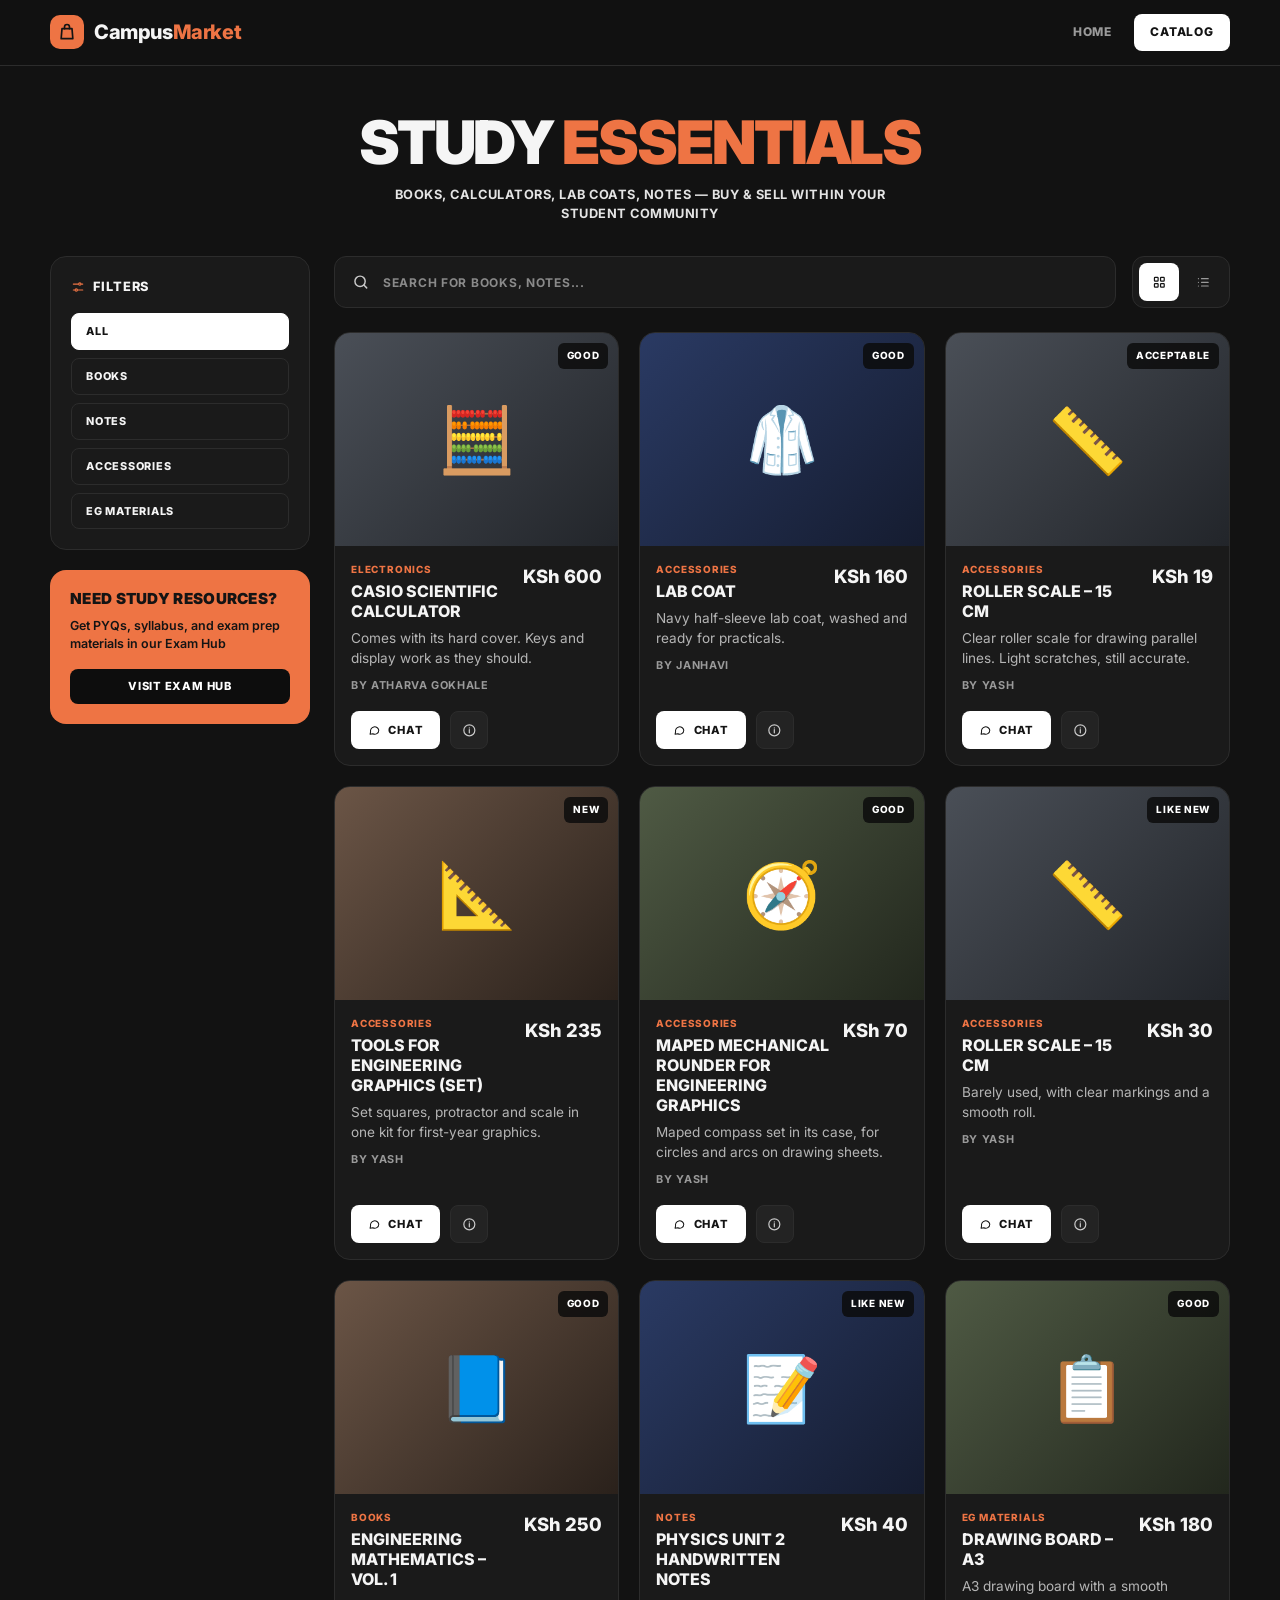
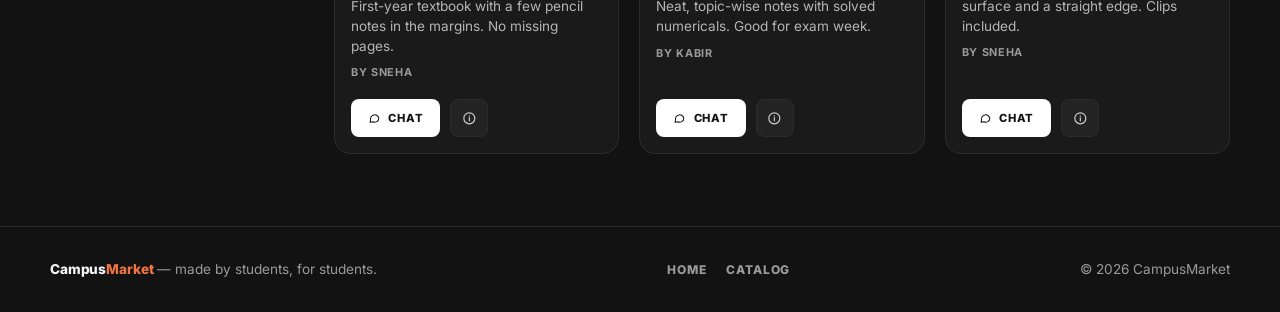
==== catalog.html @ 20523cbe "Part 1: static catalog pages" ====
<!DOCTYPE html>
<html lang="en">
<head>
  <meta charset="UTF-8">
  <meta name="viewport" content="width=device-width, initial-scale=1">
  <title>Catalog — CampusMarket</title>
  <meta name="description" content="Books, calculators, lab coats and notes — buy and sell within your student community.">
  <link rel="icon" href="data:image/svg+xml,<svg xmlns=%22http://www.w3.org/2000/svg%22 viewBox=%220 0 100 100%22><text y=%22.9em%22 font-size=%2290%22>🛍️</text></svg>">

  <link rel="preconnect" href="https://fonts.googleapis.com">
  <link rel="preconnect" href="https://fonts.gstatic.com" crossorigin>
  <link href="https://fonts.googleapis.com/css2?family=Inter:wght@500;600;700;800;900&display=swap" rel="stylesheet">
  <link rel="stylesheet" href="styles.css">
</head>
<body>

  <!-- Icon sprite (used with <use href="#i-...">) -->
  <svg width="0" height="0" style="position:absolute" aria-hidden="true" focusable="false">
    <symbol id="i-chat" viewBox="0 0 24 24"><path d="M21 12a8 8 0 0 1-11.6 7.1L4 20l1-4.6A8 8 0 1 1 21 12z"/></symbol>
    <symbol id="i-info" viewBox="0 0 24 24"><circle cx="12" cy="12" r="9"/><path d="M12 11v5M12 8h.01"/></symbol>
    <symbol id="i-search" viewBox="0 0 24 24"><circle cx="11" cy="11" r="7"/><path d="m20 20-3.5-3.5"/></symbol>
    <symbol id="i-grid" viewBox="0 0 24 24"><rect x="4" y="4" width="6" height="6" rx="1"/><rect x="14" y="4" width="6" height="6" rx="1"/><rect x="4" y="14" width="6" height="6" rx="1"/><rect x="14" y="14" width="6" height="6" rx="1"/></symbol>
    <symbol id="i-list" viewBox="0 0 24 24"><path d="M9 6h11M9 12h11M9 18h11M4 6h.01M4 12h.01M4 18h.01"/></symbol>
    <symbol id="i-sliders" viewBox="0 0 24 24"><path d="M4 7h8M18 7h2M4 17h2M12 17h8"/><circle cx="15" cy="7" r="2"/><circle cx="9" cy="17" r="2"/></symbol>
  </svg>

  <!-- Navigation (identical to home page; only aria-current changes) -->
  <header class="site-header">
    <div class="container nav">
      <a class="brand" href="index.html" aria-label="CampusMarket home">
        <span class="brand-mark" aria-hidden="true">
          <svg class="icon" viewBox="0 0 24 24"><path d="M6 8h12l1 12H5L6 8z"/><path d="M9 8V6a3 3 0 0 1 6 0v2"/></svg>
        </span>
        <span class="brand-name">Campus<span>Market</span></span>
      </a>

      <nav aria-label="Main">
        <ul class="nav-links">
          <li><a href="index.html">Home</a></li>
          <li><a href="catalog.html" aria-current="page">Catalog</a></li>
        </ul>
      </nav>
    </div>
  </header>

  <main>
    <!-- Page heading -->
    <div class="container page-head">
      <h1 class="display">Study <span class="accent">Essentials</span></h1>
      <p class="kicker">Books, calculators, lab coats, notes — buy &amp; sell within your student community</p>
    </div>

    <div class="container catalog">

      <!-- Sidebar: filters + promo -->
      <aside class="sidebar">
        <section class="panel" aria-labelledby="filters-title">
          <h2 class="panel-title" id="filters-title">
            <svg class="icon" aria-hidden="true"><use href="#i-sliders"/></svg>
            Filters
          </h2>
          <div class="filter-list">
            <button class="filter" type="button" aria-pressed="true">All</button>
            <button class="filter" type="button" aria-pressed="false">Books</button>
            <button class="filter" type="button" aria-pressed="false">Notes</button>
            <button class="filter" type="button" aria-pressed="false">Accessories</button>
            <button class="filter" type="button" aria-pressed="false">EG Materials</button>
          </div>
        </section>

        <section class="promo" aria-labelledby="promo-title">
          <div>
            <h2 id="promo-title">Need study resources?</h2>
            <p>Get PYQs, syllabus, and exam prep materials in our Exam Hub</p>
          </div>
          <!-- Point this at your Exam Hub page when you build it -->
          <a class="btn btn-dark btn-sm" href="#">Visit Exam Hub</a>
        </section>
      </aside>

      <!-- Products -->
      <section aria-label="Products">
        <div class="toolbar">
          <div class="search">
            <svg class="icon" aria-hidden="true"><use href="#i-search"/></svg>
            <label class="visually-hidden" for="search">Search for books, notes and more</label>
            <input id="search" type="search" placeholder="Search for books, notes..." autocomplete="off">
          </div>
          <div class="view-toggle" role="group" aria-label="Layout">
            <button class="view-btn" type="button" aria-pressed="true" aria-label="Grid view">
              <svg class="icon" aria-hidden="true"><use href="#i-grid"/></svg>
            </button>
            <button class="view-btn" type="button" aria-pressed="false" aria-label="List view">
              <svg class="icon" aria-hidden="true"><use href="#i-list"/></svg>
            </button>
          </div>
        </div>

        <div class="product-grid">

          <!-- Card 1 -->
          <article class="card" data-category="accessories">
            <div class="card-media media-slate">
              <!-- Swap the emoji for: <img src="images/calculator.jpg" alt="Casio scientific calculator"> -->
              <span class="ph" aria-hidden="true">🧮</span>
              <span class="badge">Good</span>
            </div>
            <div class="card-body">
              <div class="card-top">
                <div>
                  <span class="card-cat">Electronics</span>
                  <h3 class="card-title">Casio scientific calculator</h3>
                </div>
                <span class="price">KSh 600</span>
              </div>
              <p class="card-desc">Comes with its hard cover. Keys and display work as they should.</p>
              <p class="card-seller">By Atharva Gokhale</p>
              <div class="card-actions">
                <button class="btn btn-light btn-sm" type="button">
                  <svg class="icon" aria-hidden="true"><use href="#i-chat"/></svg> Chat
                </button>
                <button class="icon-btn" type="button" aria-label="Details for Casio scientific calculator">
                  <svg class="icon" aria-hidden="true"><use href="#i-info"/></svg>
                </button>
              </div>
            </div>
          </article>

          <!-- Card 2 -->
          <article class="card" data-category="accessories">
            <div class="card-media media-navy">
              <span class="ph" aria-hidden="true">🥼</span>
              <span class="badge">Good</span>
            </div>
            <div class="card-body">
              <div class="card-top">
                <div>
                  <span class="card-cat">Accessories</span>
                  <h3 class="card-title">Lab coat</h3>
                </div>
                <span class="price">KSh 160</span>
              </div>
              <p class="card-desc">Navy half-sleeve lab coat, washed and ready for practicals.</p>
              <p class="card-seller">By Janhavi</p>
              <div class="card-actions">
                <button class="btn btn-light btn-sm" type="button">
                  <svg class="icon" aria-hidden="true"><use href="#i-chat"/></svg> Chat
                </button>
                <button class="icon-btn" type="button" aria-label="Details for Lab coat">
                  <svg class="icon" aria-hidden="true"><use href="#i-info"/></svg>
                </button>
              </div>
            </div>
          </article>

          <!-- Card 3 -->
          <article class="card" data-category="accessories eg">
            <div class="card-media media-slate">
              <span class="ph" aria-hidden="true">📏</span>
              <span class="badge">Acceptable</span>
            </div>
            <div class="card-body">
              <div class="card-top">
                <div>
                  <span class="card-cat">Accessories</span>
                  <h3 class="card-title">Roller scale – 15 cm</h3>
                </div>
                <span class="price">KSh 19</span>
              </div>
              <p class="card-desc">Clear roller scale for drawing parallel lines. Light scratches, still accurate.</p>
              <p class="card-seller">By Yash</p>
              <div class="card-actions">
                <button class="btn btn-light btn-sm" type="button">
                  <svg class="icon" aria-hidden="true"><use href="#i-chat"/></svg> Chat
                </button>
                <button class="icon-btn" type="button" aria-label="Details for Roller scale, KSh 19">
                  <svg class="icon" aria-hidden="true"><use href="#i-info"/></svg>
                </button>
              </div>
            </div>
          </article>

          <!-- Card 4 -->
          <article class="card" data-category="accessories eg">
            <div class="card-media media-warm">
              <span class="ph" aria-hidden="true">📐</span>
              <span class="badge">New</span>
            </div>
            <div class="card-body">
              <div class="card-top">
                <div>
                  <span class="card-cat">Accessories</span>
                  <h3 class="card-title">Tools for engineering graphics (set)</h3>
                </div>
                <span class="price">KSh 235</span>
              </div>
              <p class="card-desc">Set squares, protractor and scale in one kit for first-year graphics.</p>
              <p class="card-seller">By Yash</p>
              <div class="card-actions">
                <button class="btn btn-light btn-sm" type="button">
                  <svg class="icon" aria-hidden="true"><use href="#i-chat"/></svg> Chat
                </button>
                <button class="icon-btn" type="button" aria-label="Details for Tools for engineering graphics set">
                  <svg class="icon" aria-hidden="true"><use href="#i-info"/></svg>
                </button>
              </div>
            </div>
          </article>

          <!-- Card 5 -->
          <article class="card" data-category="accessories eg">
            <div class="card-media media-olive">
              <span class="ph" aria-hidden="true">🧭</span>
              <span class="badge">Good</span>
            </div>
            <div class="card-body">
              <div class="card-top">
                <div>
                  <span class="card-cat">Accessories</span>
                  <h3 class="card-title">Maped mechanical rounder for engineering graphics</h3>
                </div>
                <span class="price">KSh 70</span>
              </div>
              <p class="card-desc">Maped compass set in its case, for circles and arcs on drawing sheets.</p>
              <p class="card-seller">By Yash</p>
              <div class="card-actions">
                <button class="btn btn-light btn-sm" type="button">
                  <svg class="icon" aria-hidden="true"><use href="#i-chat"/></svg> Chat
                </button>
                <button class="icon-btn" type="button" aria-label="Details for Maped mechanical rounder">
                  <svg class="icon" aria-hidden="true"><use href="#i-info"/></svg>
                </button>
              </div>
            </div>
          </article>

          <!-- Card 6 -->
          <article class="card" data-category="accessories eg">
            <div class="card-media media-slate">
              <span class="ph" aria-hidden="true">📏</span>
              <span class="badge">Like new</span>
            </div>
            <div class="card-body">
              <div class="card-top">
                <div>
                  <span class="card-cat">Accessories</span>
                  <h3 class="card-title">Roller scale – 15 cm</h3>
                </div>
                <span class="price">KSh 30</span>
              </div>
              <p class="card-desc">Barely used, with clear markings and a smooth roll.</p>
              <p class="card-seller">By Yash</p>
              <div class="card-actions">
                <button class="btn btn-light btn-sm" type="button">
                  <svg class="icon" aria-hidden="true"><use href="#i-chat"/></svg> Chat
                </button>
                <button class="icon-btn" type="button" aria-label="Details for Roller scale, KSh 30">
                  <svg class="icon" aria-hidden="true"><use href="#i-info"/></svg>
                </button>
              </div>
            </div>
          </article>

          <!-- Card 7 -->
          <article class="card" data-category="books">
            <div class="card-media media-warm">
              <span class="ph" aria-hidden="true">📘</span>
              <span class="badge">Good</span>
            </div>
            <div class="card-body">
              <div class="card-top">
                <div>
                  <span class="card-cat">Books</span>
                  <h3 class="card-title">Engineering Mathematics – Vol. 1</h3>
                </div>
                <span class="price">KSh 250</span>
              </div>
              <p class="card-desc">First-year textbook with a few pencil notes in the margins. No missing pages.</p>
              <p class="card-seller">By Sneha</p>
              <div class="card-actions">
                <button class="btn btn-light btn-sm" type="button">
                  <svg class="icon" aria-hidden="true"><use href="#i-chat"/></svg> Chat
                </button>
                <button class="icon-btn" type="button" aria-label="Details for Engineering Mathematics Vol. 1">
                  <svg class="icon" aria-hidden="true"><use href="#i-info"/></svg>
                </button>
              </div>
            </div>
          </article>

          <!-- Card 8 -->
          <article class="card" data-category="notes">
            <div class="card-media media-navy">
              <span class="ph" aria-hidden="true">📝</span>
              <span class="badge">Like new</span>
            </div>
            <div class="card-body">
              <div class="card-top">
                <div>
                  <span class="card-cat">Notes</span>
                  <h3 class="card-title">Physics unit 2 handwritten notes</h3>
                </div>
                <span class="price">KSh 40</span>
              </div>
              <p class="card-desc">Neat, topic-wise notes with solved numericals. Good for exam week.</p>
              <p class="card-seller">By Kabir</p>
              <div class="card-actions">
                <button class="btn btn-light btn-sm" type="button">
                  <svg class="icon" aria-hidden="true"><use href="#i-chat"/></svg> Chat
                </button>
                <button class="icon-btn" type="button" aria-label="Details for Physics unit 2 notes">
                  <svg class="icon" aria-hidden="true"><use href="#i-info"/></svg>
                </button>
              </div>
            </div>
          </article>

          <!-- Card 9 -->
          <article class="card" data-category="eg">
            <div class="card-media media-olive">
              <span class="ph" aria-hidden="true">📋</span>
              <span class="badge">Good</span>
            </div>
            <div class="card-body">
              <div class="card-top">
                <div>
                  <span class="card-cat">EG materials</span>
                  <h3 class="card-title">Drawing board – A3</h3>
                </div>
                <span class="price">KSh 180</span>
              </div>
              <p class="card-desc">A3 drawing board with a smooth surface and a straight edge. Clips included.</p>
              <p class="card-seller">By Sneha</p>
              <div class="card-actions">
                <button class="btn btn-light btn-sm" type="button">
                  <svg class="icon" aria-hidden="true"><use href="#i-chat"/></svg> Chat
                </button>
                <button class="icon-btn" type="button" aria-label="Details for Drawing board A3">
                  <svg class="icon" aria-hidden="true"><use href="#i-info"/></svg>
                </button>
              </div>
            </div>
          </article>

        </div>

      </section>
    </div>
  </main>

  <!-- Footer (identical to home page) -->
  <footer class="site-footer">
    <div class="container footer-inner">
      <p><span class="footer-brand">Campus<span>Market</span></span> — made by students, for students.</p>
      <ul class="footer-links">
        <li><a href="index.html">Home</a></li>
        <li><a href="catalog.html">Catalog</a></li>
      </ul>
      <p>© 2026 CampusMarket</p>
    </div>
  </footer>

</body>
</html>
---- styles.css ----
/* ==========================================================================
   CampusMarket — shared styles (index.html + catalog.html)
   1. Tokens   2. Base   3. Layout   4. Header/nav   5. Buttons
   6. Home page   7. Catalog page   8. Product cards   9. Footer
   10. Responsive
   ========================================================================== */

/* 1. Tokens ---------------------------------------------------------------- */
:root {
  --bg: #121212;
  --surface: #1a1a1a;
  --surface-2: #232323;
  --border: #2c2c2c;
  --text: #f5f5f5;
  --text-soft: #c9c9c9;
  --muted: #9a9a9a;
  --accent: #ee7444;
  --ink: #141414; /* dark text used on orange / white surfaces */
  --white: #ffffff;

  --radius-lg: 16px;
  --radius-md: 12px;
  --radius-sm: 8px;

  --font: "Inter", system-ui, -apple-system, "Segoe UI", Roboto, Arial, sans-serif;
  --container: 1180px;
}

/* 2. Base ------------------------------------------------------------------ */
*,
*::before,
*::after {
  box-sizing: border-box;
}

[hidden] {
  display: none !important;
}

html {
  scroll-behavior: smooth;
}

body {
  margin: 0;
  min-height: 100vh;
  display: flex;
  flex-direction: column;
  background: var(--bg);
  color: var(--text);
  font-family: var(--font);
  font-size: 1rem;
  line-height: 1.55;
  -webkit-font-smoothing: antialiased;
}

main {
  flex: 1;
}

img {
  max-width: 100%;
  display: block;
}

a {
  color: inherit;
}

h1,
h2,
h3,
p {
  margin: 0;
}

:focus-visible {
  outline: 2px solid var(--accent);
  outline-offset: 3px;
}

.icon {
  width: 1.1em;
  height: 1.1em;
  flex-shrink: 0;
  fill: none;
  stroke: currentColor;
  stroke-width: 2;
  stroke-linecap: round;
  stroke-linejoin: round;
}

.visually-hidden {
  position: absolute;
  width: 1px;
  height: 1px;
  overflow: hidden;
  clip: rect(0 0 0 0);
  white-space: nowrap;
}

/* 3. Layout ---------------------------------------------------------------- */
.container {
  width: min(100% - 48px, var(--container));
  margin-inline: auto;
}

.panel {
  background: var(--surface);
  border: 1px solid var(--border);
  border-radius: var(--radius-lg);
  padding: 20px;
}

/* Big, heavy headline used on both pages */
.display {
  font-size: clamp(2.5rem, 7vw, 4.75rem);
  font-weight: 900;
  line-height: 0.95;
  letter-spacing: -0.035em;
  text-transform: uppercase;
}

.display .accent {
  color: var(--accent);
}

.display--block .accent {
  display: block;
}

.kicker {
  font-size: 0.8rem;
  font-weight: 700;
  letter-spacing: 0.04em;
  text-transform: uppercase;
  color: #e4e4e4;
}

/* 4. Header / navigation --------------------------------------------------- */
.site-header {
  position: sticky;
  top: 0;
  z-index: 20;
  background: rgba(18, 18, 18, 0.92);
  backdrop-filter: blur(10px);
  border-bottom: 1px solid var(--border);
}

.nav {
  display: flex;
  align-items: center;
  justify-content: space-between;
  flex-wrap: wrap;
  gap: 8px 16px;
  padding-block: 14px;
}

.brand {
  display: inline-flex;
  align-items: center;
  gap: 10px;
  font-size: 1.25rem;
  font-weight: 800;
  letter-spacing: -0.02em;
  text-decoration: none;
}

.brand-mark {
  width: 34px;
  height: 34px;
  display: grid;
  place-items: center;
  border-radius: 10px;
  background: var(--accent);
  color: var(--ink);
}

.brand-mark .icon {
  width: 20px;
  height: 20px;
}

.brand-name span {
  color: var(--accent);
}

.nav-links {
  display: flex;
  gap: 6px;
  margin: 0;
  padding: 0;
  list-style: none;
}

.nav-links a {
  display: block;
  padding: 9px 16px;
  border-radius: var(--radius-sm);
  font-size: 0.75rem;
  font-weight: 800;
  letter-spacing: 0.07em;
  text-transform: uppercase;
  text-decoration: none;
  color: var(--muted);
  transition: color 0.15s, background-color 0.15s;
}

.nav-links a:hover {
  color: var(--text);
}

.nav-links a[aria-current="page"] {
  background: var(--white);
  color: var(--ink);
}

/* 5. Buttons --------------------------------------------------------------- */
.btn {
  display: inline-flex;
  align-items: center;
  justify-content: center;
  gap: 8px;
  padding: 14px 26px;
  border: 1px solid transparent;
  border-radius: var(--radius-sm);
  font: 800 0.8rem/1 var(--font);
  letter-spacing: 0.07em;
  text-transform: uppercase;
  text-decoration: none;
  cursor: pointer;
  transition: transform 0.12s, background-color 0.15s, color 0.15s;
}

.btn:active {
  transform: translateY(1px);
}

.btn-light {
  background: var(--white);
  color: var(--ink);
}

.btn-light:hover {
  background: #e9e9e9;
}

.btn-accent {
  background: var(--accent);
  color: var(--ink);
}

.btn-accent:hover {
  background: #f58a5f;
}

.btn-dark {
  background: #0d0d0d;
  color: var(--white);
}

.btn-dark:hover {
  background: #000;
}

.btn-sm {
  padding: 11px 16px;
  font-size: 0.7rem;
}

.icon-btn {
  width: 38px;
  height: 38px;
  display: grid;
  place-items: center;
  padding: 0;
  border: 1px solid var(--border);
  border-radius: var(--radius-sm);
  background: var(--surface-2);
  color: var(--text-soft);
  cursor: pointer;
  transition: color 0.15s, border-color 0.15s;
}

.icon-btn:hover {
  color: var(--white);
  border-color: #4a4a4a;
}

/* 6. Home page ------------------------------------------------------------- */
.hero {
  padding-block: 72px 56px;
}

.hero-grid {
  display: grid;
  grid-template-columns: 1.2fr 0.8fr;
  gap: 48px;
  align-items: center;
}

.hero-copy .lede {
  max-width: 52ch;
  margin-block: 24px 32px;
  font-size: 1.1rem;
  color: var(--text-soft);
}

.hero-actions {
  display: flex;
  flex-wrap: wrap;
  gap: 12px;
}

.listing-panel .panel-title {
  margin-bottom: 8px;
}

.listing-row {
  display: grid;
  grid-template-columns: 52px 1fr auto;
  align-items: center;
  gap: 14px;
  padding-block: 14px;
}

.listing-row + .listing-row {
  border-top: 1px solid var(--border);
}

.tile {
  width: 52px;
  height: 52px;
  display: grid;
  place-items: center;
  border-radius: 10px;
  background: linear-gradient(135deg, #3a3a3a, #1f1f1f);
  font-size: 1.6rem;
}

.listing-name {
  font-size: 0.85rem;
  font-weight: 800;
  text-transform: uppercase;
  line-height: 1.3;
}

.listing-meta {
  font-size: 0.7rem;
  font-weight: 700;
  letter-spacing: 0.05em;
  text-transform: uppercase;
  color: var(--muted);
}

.listing-price {
  font-weight: 800;
}

.panel-link {
  display: inline-block;
  margin-top: 8px;
  font-size: 0.75rem;
  font-weight: 800;
  letter-spacing: 0.07em;
  text-transform: uppercase;
  color: var(--accent);
  text-decoration: none;
}

.panel-link:hover {
  text-decoration: underline;
}

.section {
  padding-block: 40px;
}

.section-title {
  margin-bottom: 24px;
  font-size: clamp(1.5rem, 3vw, 2rem);
  font-weight: 900;
  letter-spacing: -0.02em;
  text-transform: uppercase;
}

.steps {
  display: grid;
  grid-template-columns: repeat(3, 1fr);
  gap: 20px;
  margin: 0;
  padding: 0;
  list-style: none;
}

.step {
  display: flex;
  flex-direction: column;
  gap: 10px;
}

.step-number {
  width: 34px;
  height: 34px;
  display: grid;
  place-items: center;
  border-radius: 50%;
  background: var(--accent);
  color: var(--ink);
  font-size: 0.85rem;
  font-weight: 900;
}

.step h3 {
  font-size: 1rem;
  font-weight: 800;
  text-transform: uppercase;
}

.step p {
  color: var(--text-soft);
  font-size: 0.92rem;
}

.cta-band {
  display: flex;
  align-items: center;
  justify-content: space-between;
  flex-wrap: wrap;
  gap: 20px 32px;
  padding: 32px;
  border-radius: var(--radius-lg);
  background: var(--accent);
  color: var(--ink);
}

.cta-band h2 {
  font-size: clamp(1.4rem, 3vw, 2rem);
  font-weight: 900;
  letter-spacing: -0.02em;
  text-transform: uppercase;
  line-height: 1.05;
}

.cta-band p {
  margin-top: 6px;
  font-weight: 500;
}

.home-end {
  padding-bottom: 72px;
}

/* 7. Catalog page ---------------------------------------------------------- */
.page-head {
  padding-block: 48px 32px;
  text-align: center;
}

.page-head .display {
  font-size: clamp(2.4rem, 6vw, 3.75rem);
}

.page-head .kicker {
  max-width: 60ch;
  margin: 14px auto 0;
}

.catalog {
  display: grid;
  grid-template-columns: 260px minmax(0, 1fr);
  gap: 24px;
  align-items: start;
  padding-bottom: 72px;
}

.sidebar {
  display: grid;
  gap: 20px;
  position: sticky;
  top: 88px;
}

.panel-title {
  display: flex;
  align-items: center;
  gap: 8px;
  margin-bottom: 16px;
  font-size: 0.8rem;
  font-weight: 800;
  letter-spacing: 0.07em;
  text-transform: uppercase;
}

.panel-title .icon {
  color: var(--accent);
}

.filter-list {
  display: grid;
  gap: 8px;
}

.filter {
  width: 100%;
  padding: 12px 14px;
  border: 1px solid var(--border);
  border-radius: var(--radius-sm);
  background: transparent;
  color: var(--text);
  font: 800 0.68rem/1 var(--font);
  letter-spacing: 0.07em;
  text-align: left;
  text-transform: uppercase;
  cursor: pointer;
  transition: background-color 0.15s, color 0.15s, border-color 0.15s;
}

.filter:hover {
  border-color: #4a4a4a;
}

.filter[aria-pressed="true"] {
  background: var(--white);
  border-color: var(--white);
  color: var(--ink);
}

.promo {
  padding: 20px;
  border-radius: var(--radius-lg);
  background: var(--accent);
  color: var(--ink);
}

.promo h2 {
  margin-bottom: 8px;
  font-size: 0.95rem;
  font-weight: 900;
  letter-spacing: 0.02em;
  text-transform: uppercase;
  line-height: 1.2;
}

.promo p {
  margin-bottom: 16px;
  font-size: 0.78rem;
  font-weight: 600;
  line-height: 1.45;
}

.promo .btn {
  width: 100%;
}

.toolbar {
  display: flex;
  gap: 16px;
  margin-bottom: 24px;
}

.search {
  position: relative;
  flex: 1;
  min-width: 0;
}

.search .icon {
  position: absolute;
  top: 50%;
  left: 18px;
  transform: translateY(-50%);
  color: var(--text-soft);
  pointer-events: none;
}

.search input {
  width: 100%;
  height: 52px;
  padding: 0 18px 0 48px;
  border: 1px solid var(--border);
  border-radius: var(--radius-md);
  background: var(--surface);
  color: var(--text);
  font: 700 0.75rem/1 var(--font);
  letter-spacing: 0.06em;
  text-transform: uppercase;
}

.search input::placeholder {
  color: #8a8a8a;
}

.search input:focus-visible {
  outline-offset: 0;
  border-color: var(--accent);
}

.view-toggle {
  display: flex;
  align-items: center;
  gap: 4px;
  padding: 6px;
  border: 1px solid var(--border);
  border-radius: var(--radius-md);
  background: var(--surface);
}

.view-btn {
  width: 40px;
  height: 38px;
  display: grid;
  place-items: center;
  border: 0;
  border-radius: var(--radius-sm);
  background: transparent;
  color: var(--muted);
  cursor: pointer;
}

.view-btn[aria-pressed="true"] {
  background: var(--white);
  color: var(--ink);
}

.empty {
  padding: 48px 24px;
  border: 1px dashed var(--border);
  border-radius: var(--radius-lg);
  text-align: center;
  color: var(--text-soft);
}

.empty strong {
  display: block;
  margin-bottom: 4px;
  color: var(--text);
}

/* 8. Product cards --------------------------------------------------------- */
.product-grid {
  display: grid;
  grid-template-columns: repeat(auto-fill, minmax(230px, 1fr));
  gap: 20px;
}

.card {
  display: flex;
  flex-direction: column;
  overflow: hidden;
  border: 1px solid var(--border);
  border-radius: var(--radius-lg);
  background: var(--surface);
  transition: border-color 0.15s;
}

.card:hover {
  border-color: #454545;
}

.card-media {
  position: relative;
  display: grid;
  place-items: center;
  aspect-ratio: 4 / 3;
  overflow: hidden;
  background: linear-gradient(135deg, #3a3a3a, #1f1f1f);
}

/* Real photos: drop an <img> inside .card-media and remove .ph */
.card-media img {
  position: absolute;
  inset: 0;
  width: 100%;
  height: 100%;
  object-fit: cover;
}

.ph {
  font-size: 4rem;
  line-height: 1;
}

.media-navy {
  background: linear-gradient(135deg, #2a3a63, #151c30);
}
.media-slate {
  background: linear-gradient(135deg, #4a4f57, #22252a);
}
.media-warm {
  background: linear-gradient(135deg, #6b5546, #2a211b);
}
.media-olive {
  background: linear-gradient(135deg, #4f5a44, #22271d);
}

.badge {
  position: absolute;
  top: 10px;
  right: 10px;
  padding: 5px 9px;
  border-radius: 6px;
  background: rgba(12, 12, 12, 0.85);
  color: var(--white);
  font-size: 0.62rem;
  font-weight: 800;
  letter-spacing: 0.07em;
  text-transform: uppercase;
}

.card-body {
  display: flex;
  flex: 1;
  flex-direction: column;
  gap: 8px;
  padding: 16px;
}

.card-top {
  display: flex;
  align-items: flex-start;
  justify-content: space-between;
  gap: 12px;
}

.card-cat {
  display: block;
  margin-bottom: 4px;
  color: var(--accent);
  font-size: 0.62rem;
  font-weight: 800;
  letter-spacing: 0.08em;
  text-transform: uppercase;
}

.card-title {
  font-size: 1rem;
  font-weight: 800;
  line-height: 1.25;
  text-transform: uppercase;
}

.price {
  font-size: 1.15rem;
  font-weight: 800;
  white-space: nowrap;
}

.card-desc {
  color: #b5b5b5;
  font-size: 0.85rem;
  line-height: 1.45;
}

.card-seller {
  color: var(--muted);
  font-size: 0.68rem;
  font-weight: 700;
  letter-spacing: 0.06em;
  text-transform: uppercase;
}

.card-actions {
  display: flex;
  gap: 10px;
  margin-top: auto;
  padding-top: 10px;
}

/* List view (toggled from the catalog toolbar) */
.product-grid.is-list {
  grid-template-columns: 1fr;
}

.is-list .card {
  flex-direction: row;
}

.is-list .card-media {
  width: 220px;
  flex-shrink: 0;
  aspect-ratio: auto;
}

/* 9. Footer ---------------------------------------------------------------- */
.site-footer {
  border-top: 1px solid var(--border);
  padding-block: 32px;
  color: var(--muted);
  font-size: 0.85rem;
}

.footer-inner {
  display: flex;
  align-items: center;
  justify-content: space-between;
  flex-wrap: wrap;
  gap: 16px 32px;
}

.footer-brand {
  color: var(--text);
  font-weight: 800;
  letter-spacing: -0.01em;
}

.footer-brand span {
  color: var(--accent);
}

.footer-links {
  display: flex;
  gap: 20px;
  margin: 0;
  padding: 0;
  list-style: none;
}

.footer-links a {
  font-size: 0.75rem;
  font-weight: 800;
  letter-spacing: 0.07em;
  text-transform: uppercase;
  text-decoration: none;
}

.footer-links a:hover {
  color: var(--text);
}

/* 10. Responsive ----------------------------------------------------------- */
@media (max-width: 960px) {
  .hero {
    padding-block: 48px 32px;
  }

  .hero-grid {
    grid-template-columns: 1fr;
    gap: 32px;
  }

  .catalog {
    grid-template-columns: 1fr;
  }

  .sidebar {
    position: static;
  }

  /* Filters become a wrapping row of chips above the products */
  .filter-list {
    display: flex;
    flex-wrap: wrap;
  }

  .filter {
    width: auto;
  }

  .promo {
    display: flex;
    align-items: center;
    justify-content: space-between;
    flex-wrap: wrap;
    gap: 12px 20px;
  }

  .promo p {
    margin-bottom: 0;
  }

  .promo .btn {
    width: auto;
  }
}

@media (max-width: 720px) {
  .container {
    width: min(100% - 32px, var(--container));
  }

  .steps {
    grid-template-columns: 1fr;
  }

  .cta-band {
    padding: 24px;
  }

  .cta-band .btn {
    width: 100%;
  }

  .toolbar {
    gap: 10px;
  }

  .nav-links {
    width: 100%;
  }

  .nav-links a {
    padding: 9px 14px;
  }
}

@media (max-width: 560px) {
  .is-list .card {
    flex-direction: column;
  }

  .is-list .card-media {
    width: auto;
    aspect-ratio: 4 / 3;
  }

  .view-toggle {
    display: none; /* one column already on phones */
  }

  .hero-actions .btn {
    width: 100%;
  }
}

@media (prefers-reduced-motion: reduce) {
  html {
    scroll-behavior: auto;
  }

  * {
    transition: none !important;
  }
}
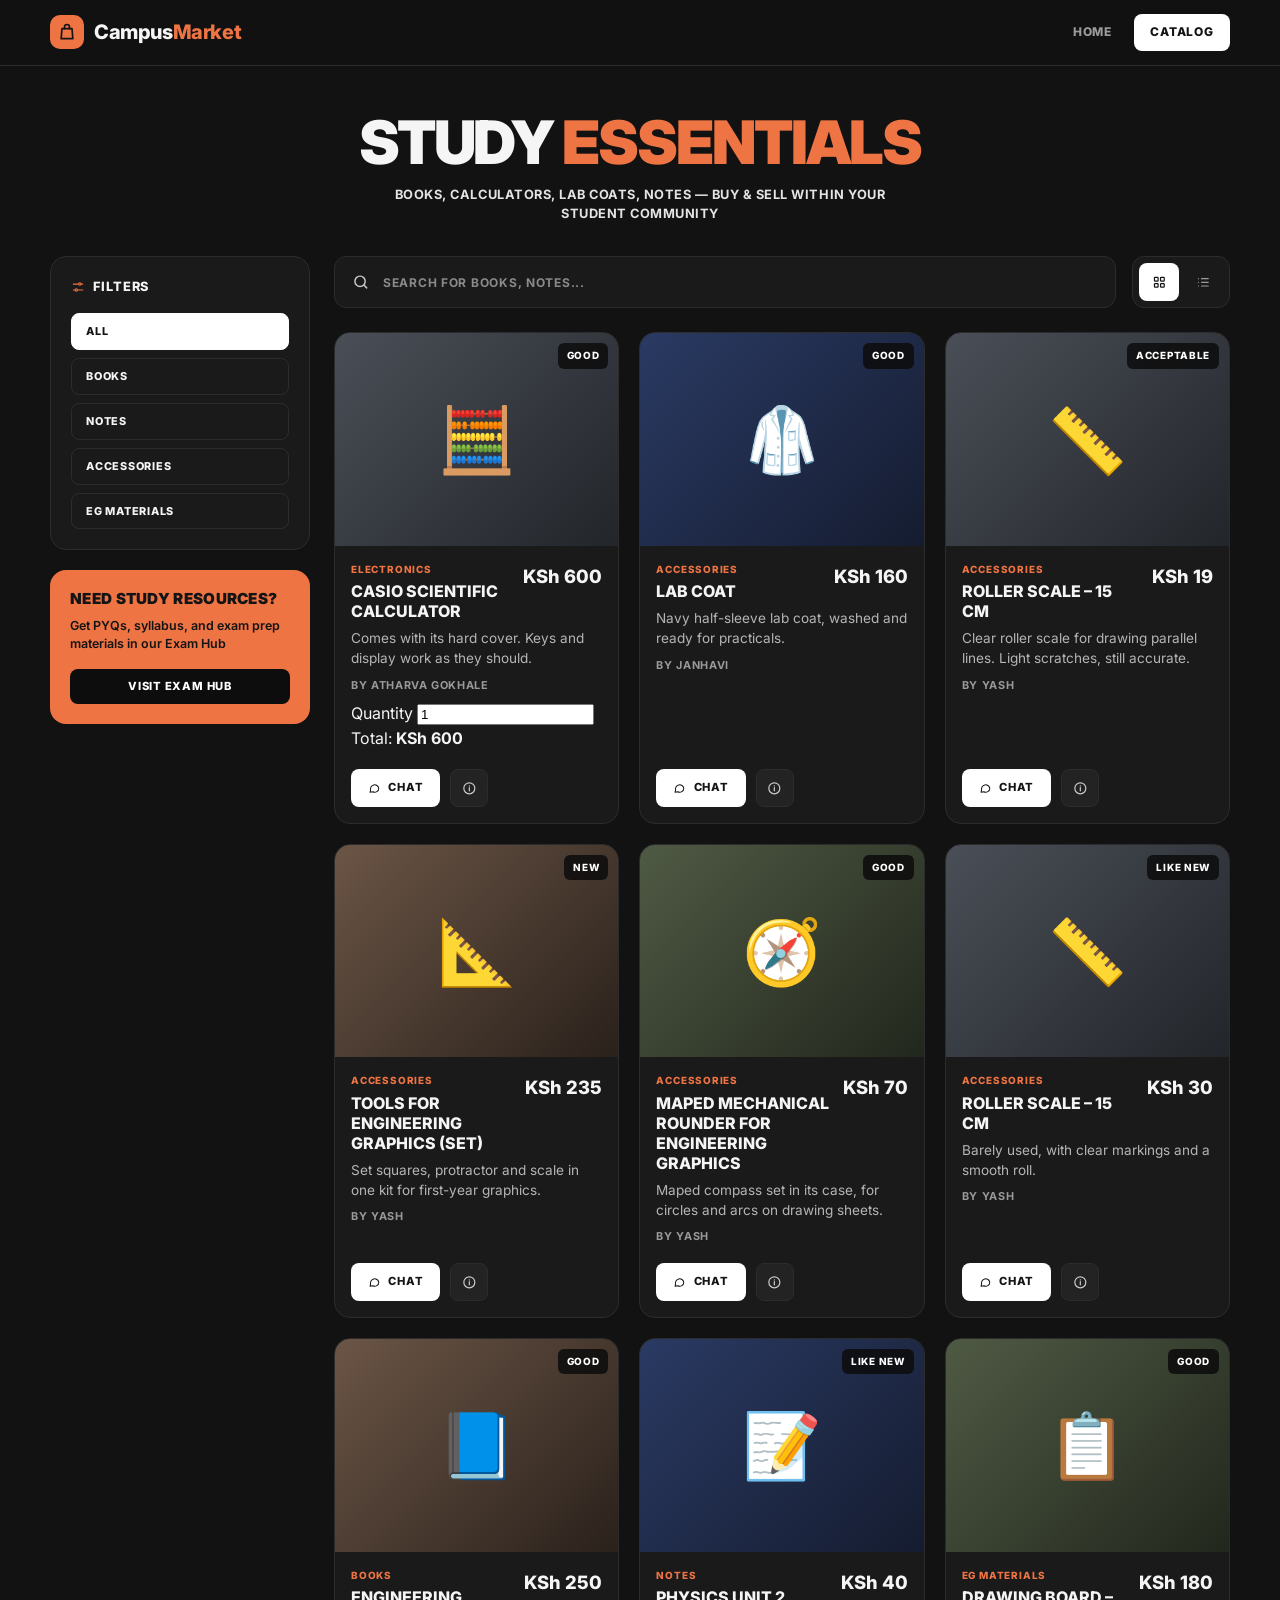
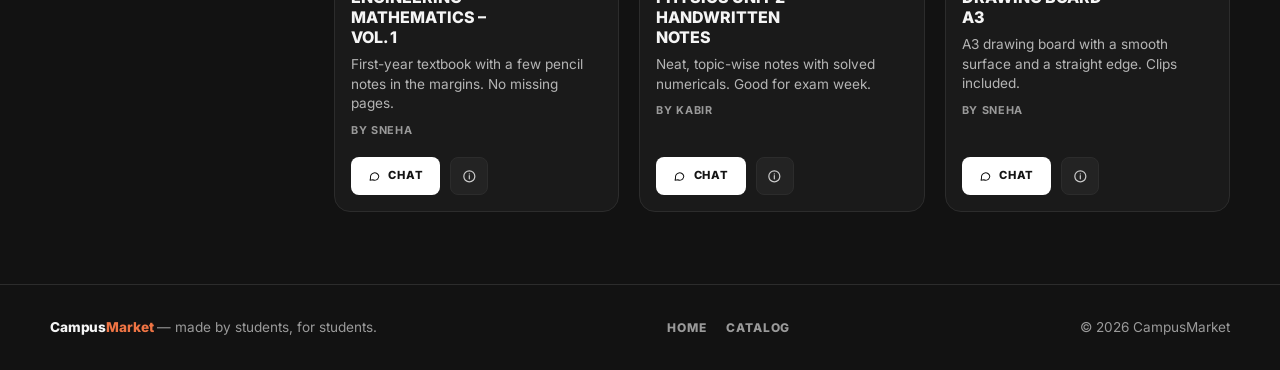
==== commit 1b0a36a2: "Part 2: JS filtering and calculations" ====
--- a/catalog.html
+++ b/catalog.html
@@ -60,11 +60,11 @@
             Filters
           </h2>
           <div class="filter-list">
-            <button class="filter" type="button" aria-pressed="true">All</button>
-            <button class="filter" type="button" aria-pressed="false">Books</button>
-            <button class="filter" type="button" aria-pressed="false">Notes</button>
-            <button class="filter" type="button" aria-pressed="false">Accessories</button>
-            <button class="filter" type="button" aria-pressed="false">EG Materials</button>
+            <button class="filter" type="button" data-filter="all" aria-pressed="true">All</button>
+            <button class="filter" type="button" data-filter="books" aria-pressed="false">Books</button>
+            <button class="filter" type="button" data-filter="notes" aria-pressed="false">Notes</button>
+            <button class="filter" type="button" data-filter="accessories" aria-pressed="false">Accessories</button>
+            <button class="filter" type="button" data-filter="eg" aria-pressed="false">EG Materials</button>
           </div>
         </section>
 
@@ -115,6 +115,11 @@
               </div>
               <p class="card-desc">Comes with its hard cover. Keys and display work as they should.</p>
               <p class="card-seller">By Atharva Gokhale</p>
+              <div class="quantity-control">
+                <label for="quantity">Quantity</label>
+                <input id="quantity" type="number" min="1" value="1">
+                <p>Total: <strong id="quantity-total">KSh 600</strong></p>
+              </div>
               <div class="card-actions">
                 <button class="btn btn-light btn-sm" type="button">
                   <svg class="icon" aria-hidden="true"><use href="#i-chat"/></svg> Chat
@@ -342,6 +347,11 @@
             </div>
           </article>
 
+        </div>
+
+        <div class="empty" id="empty" hidden>
+          <strong>No products found</strong>
+          Try a different search term or category.
         </div>
 
       </section>
@@ -360,5 +370,7 @@
     </div>
   </footer>
 
+  <script src="app.js"></script>
+
 </body>
 </html>
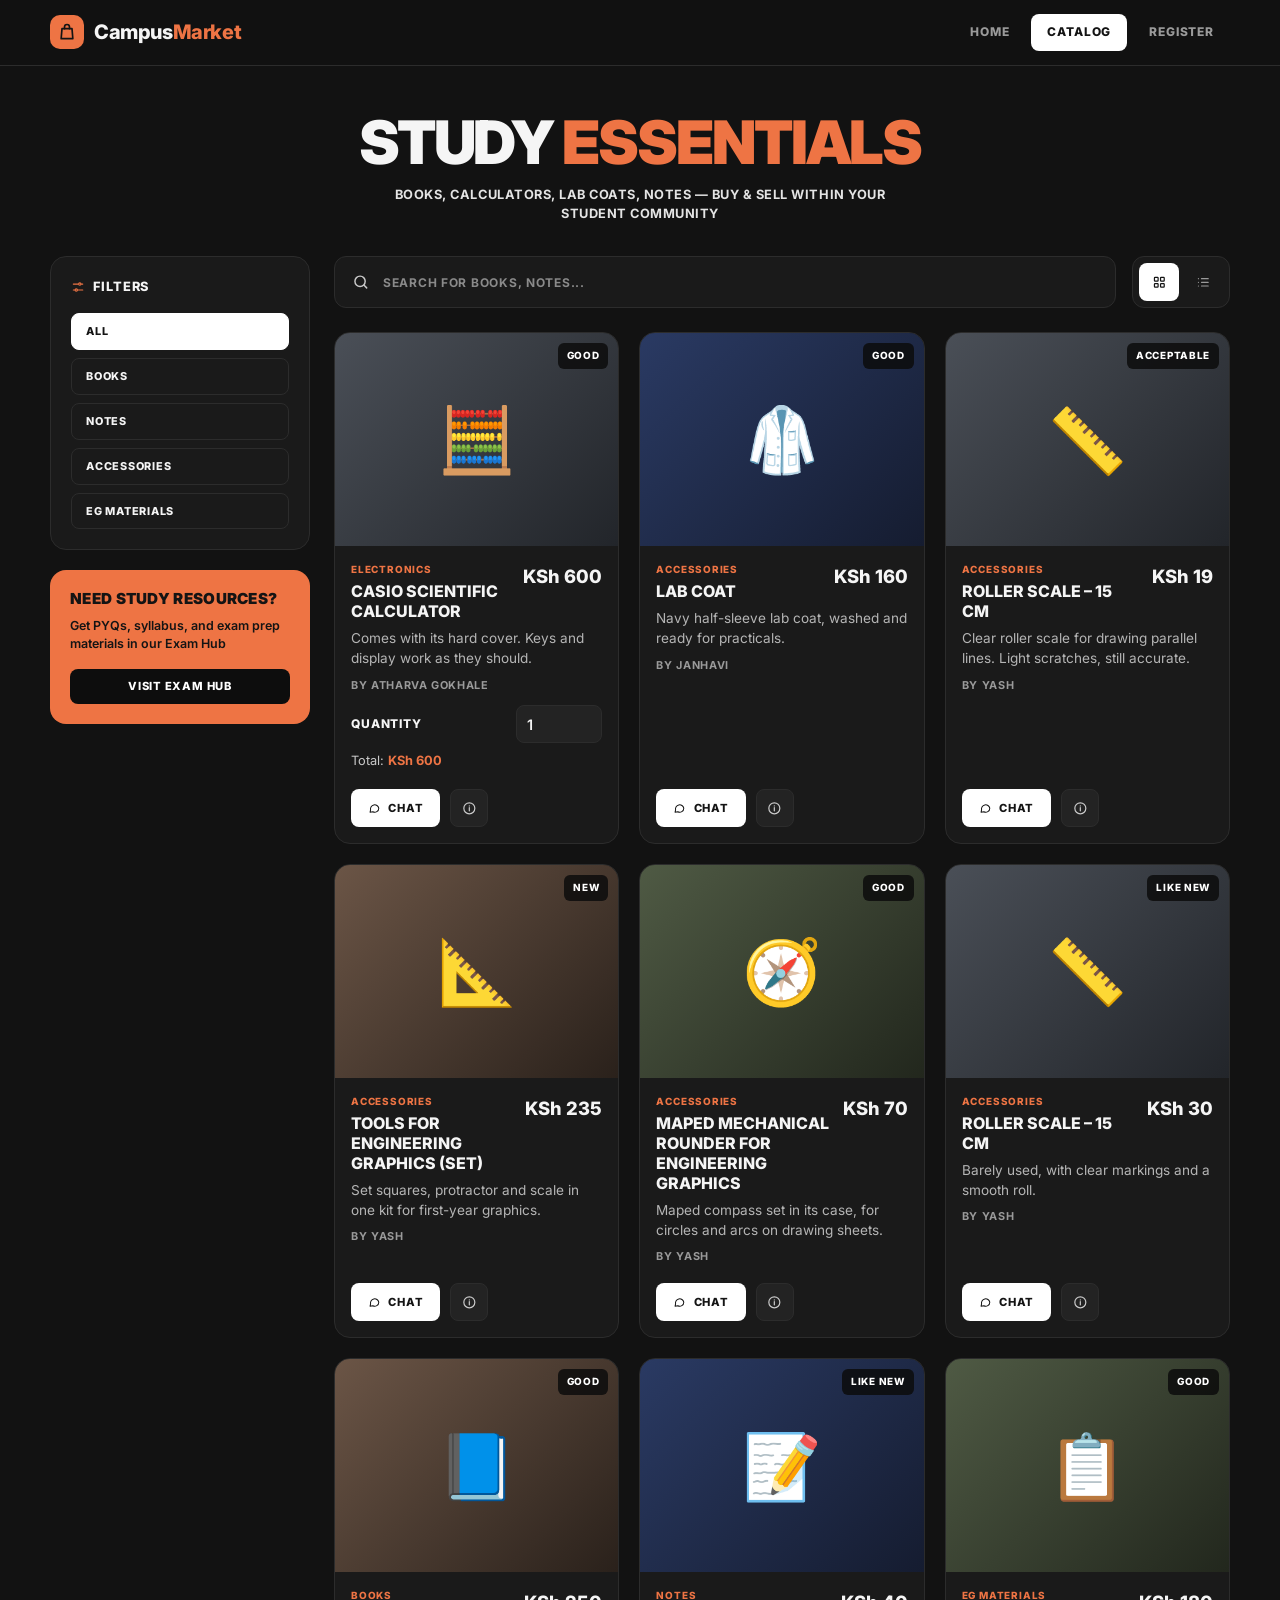
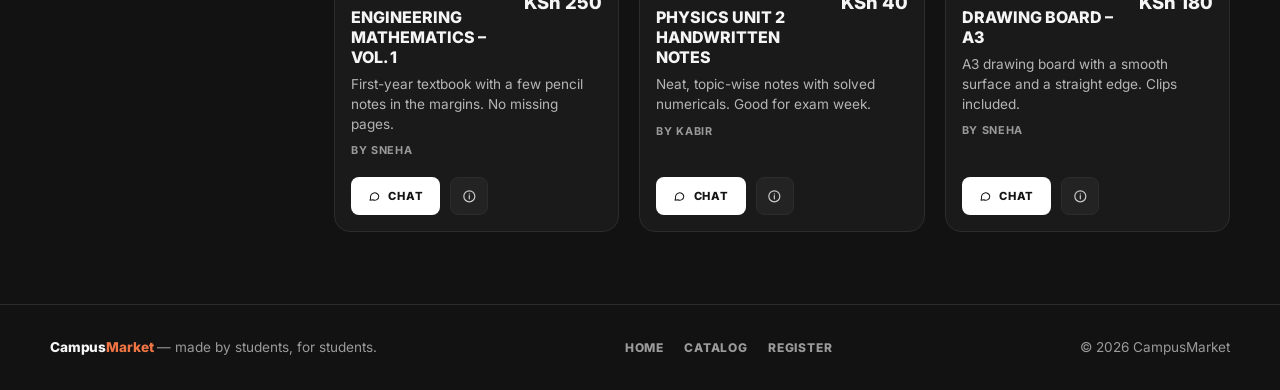
==== commit 318d5e1d: "Part 3: form validation and interactivity" ====
--- a/catalog.html
+++ b/catalog.html
@@ -38,6 +38,7 @@
         <ul class="nav-links">
           <li><a href="index.html">Home</a></li>
           <li><a href="catalog.html" aria-current="page">Catalog</a></li>
+          <li><a href="register.html">Register</a></li>
         </ul>
       </nav>
     </div>
@@ -365,6 +366,7 @@
       <ul class="footer-links">
         <li><a href="index.html">Home</a></li>
         <li><a href="catalog.html">Catalog</a></li>
+        <li><a href="register.html">Register</a></li>
       </ul>
       <p>© 2026 CampusMarket</p>
     </div>
--- a/styles.css
+++ b/styles.css
@@ -451,6 +451,120 @@
   padding-bottom: 72px;
 }
 
+/* Registration page ------------------------------------------------------- */
+.register-page {
+  padding-block: 56px 72px;
+}
+
+.register-intro {
+  max-width: 620px;
+  margin: 0 auto 28px;
+  text-align: center;
+}
+
+.register-intro .display {
+  font-size: clamp(2.25rem, 6vw, 4rem);
+}
+
+.register-intro p {
+  margin-top: 16px;
+  color: var(--text-soft);
+}
+
+.register-form {
+  max-width: 620px;
+  margin: 0 auto;
+}
+
+.form-fields {
+  display: grid;
+  gap: 16px;
+}
+
+.form-field {
+  display: grid;
+  gap: 7px;
+}
+
+.form-field label,
+.quantity-control label {
+  font-size: 0.75rem;
+  font-weight: 800;
+  letter-spacing: 0.07em;
+  text-transform: uppercase;
+}
+
+.form-field input,
+.quantity-control input {
+  width: 100%;
+  min-height: 46px;
+  padding: 10px 14px;
+  border: 1px solid var(--border);
+  border-radius: var(--radius-sm);
+  background: var(--surface-2);
+  color: var(--text);
+  font: 600 0.9rem/1.2 var(--font);
+}
+
+.form-field input:focus-visible,
+.quantity-control input:focus-visible {
+  border-color: var(--accent);
+}
+
+.password-option {
+  display: flex;
+  align-items: center;
+  gap: 8px;
+  margin-top: 16px;
+  color: var(--text-soft);
+  font-size: 0.85rem;
+}
+
+.password-option input {
+  accent-color: var(--accent);
+}
+
+.form-message {
+  min-height: 24px;
+  margin-block: 20px;
+  font-weight: 700;
+}
+
+.form-message--error {
+  color: #ff9b7a;
+}
+
+.form-message--success {
+  color: #9fe0a8;
+}
+
+.register-form .btn {
+  width: 100%;
+}
+
+.quantity-control {
+  display: grid;
+  grid-template-columns: auto 86px;
+  align-items: center;
+  gap: 8px 12px;
+  margin-top: 4px;
+}
+
+.quantity-control input {
+  min-height: 38px;
+  padding: 7px 10px;
+}
+
+.quantity-control p {
+  grid-column: 1 / -1;
+  color: var(--text-soft);
+  font-size: 0.8rem;
+}
+
+.quantity-control strong {
+  color: var(--accent);
+}
+
 /* 7. Catalog page ---------------------------------------------------------- */
 .page-head {
   padding-block: 48px 32px;
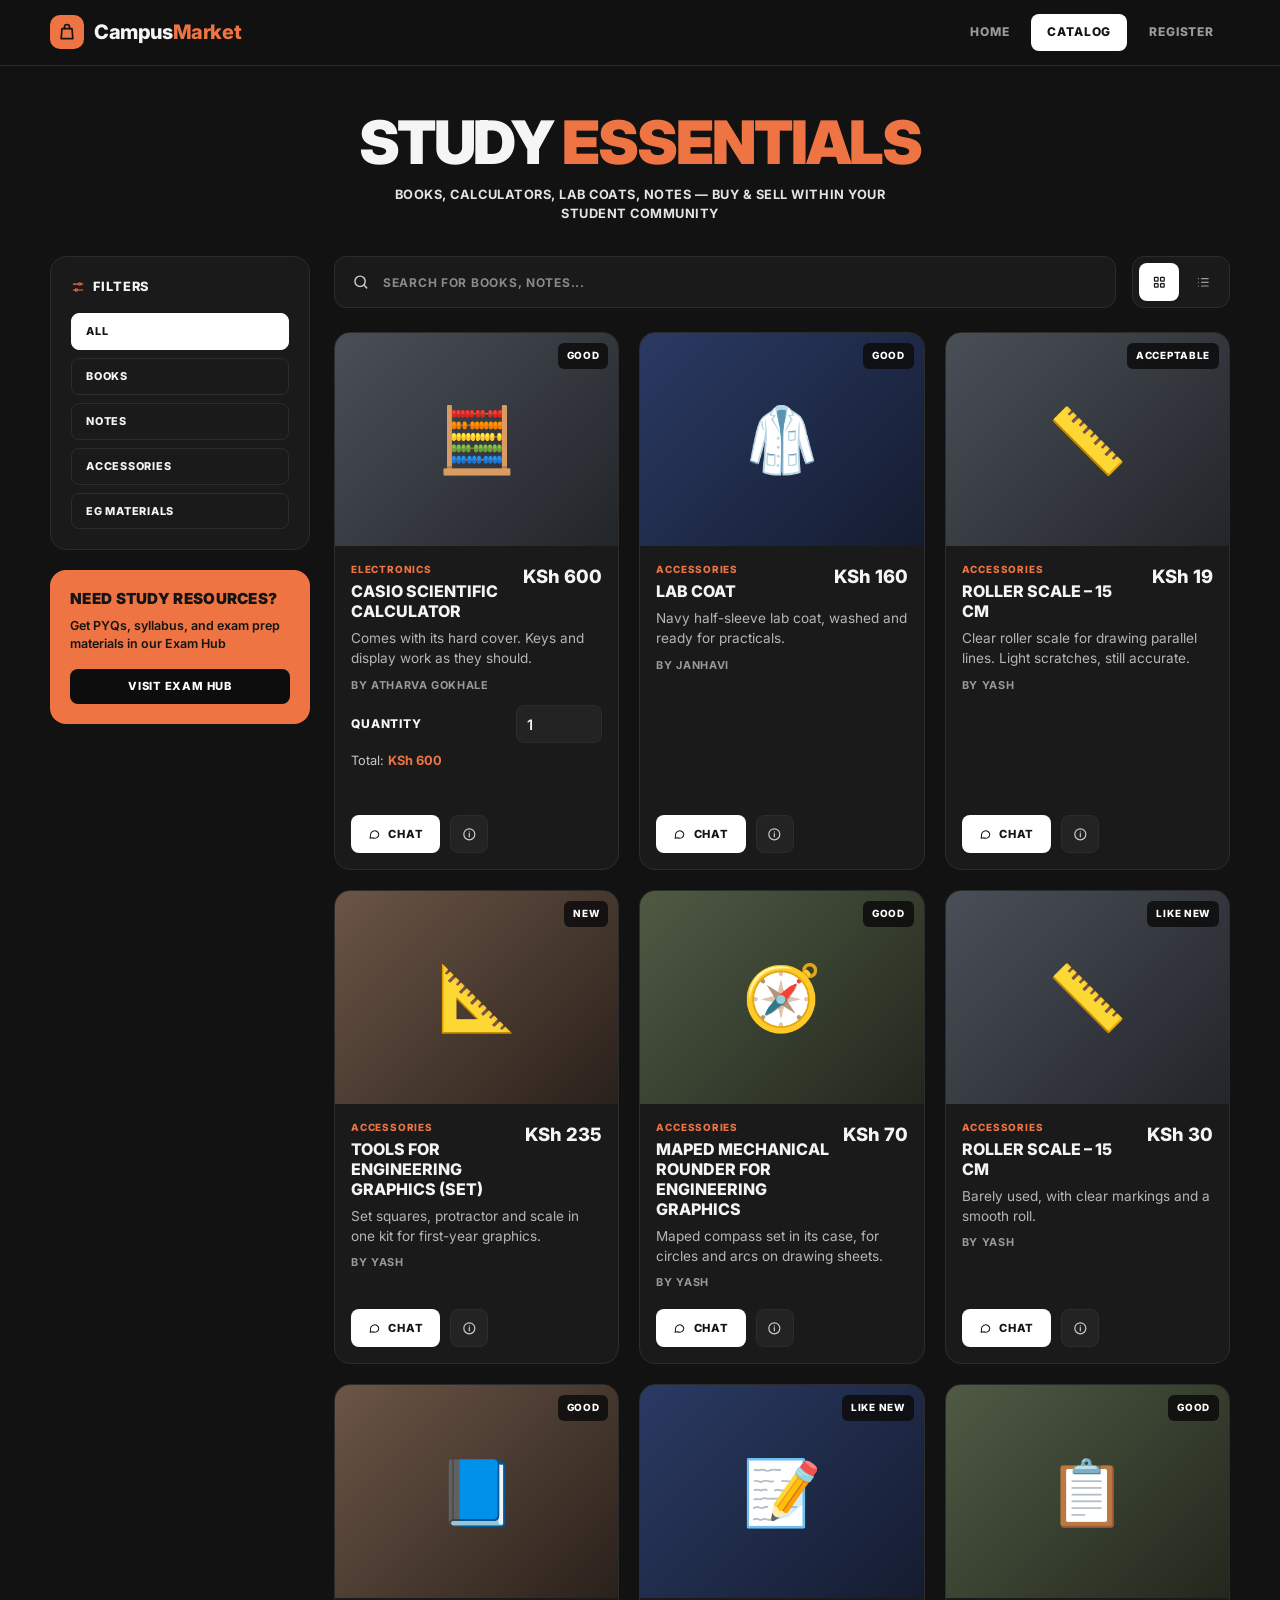
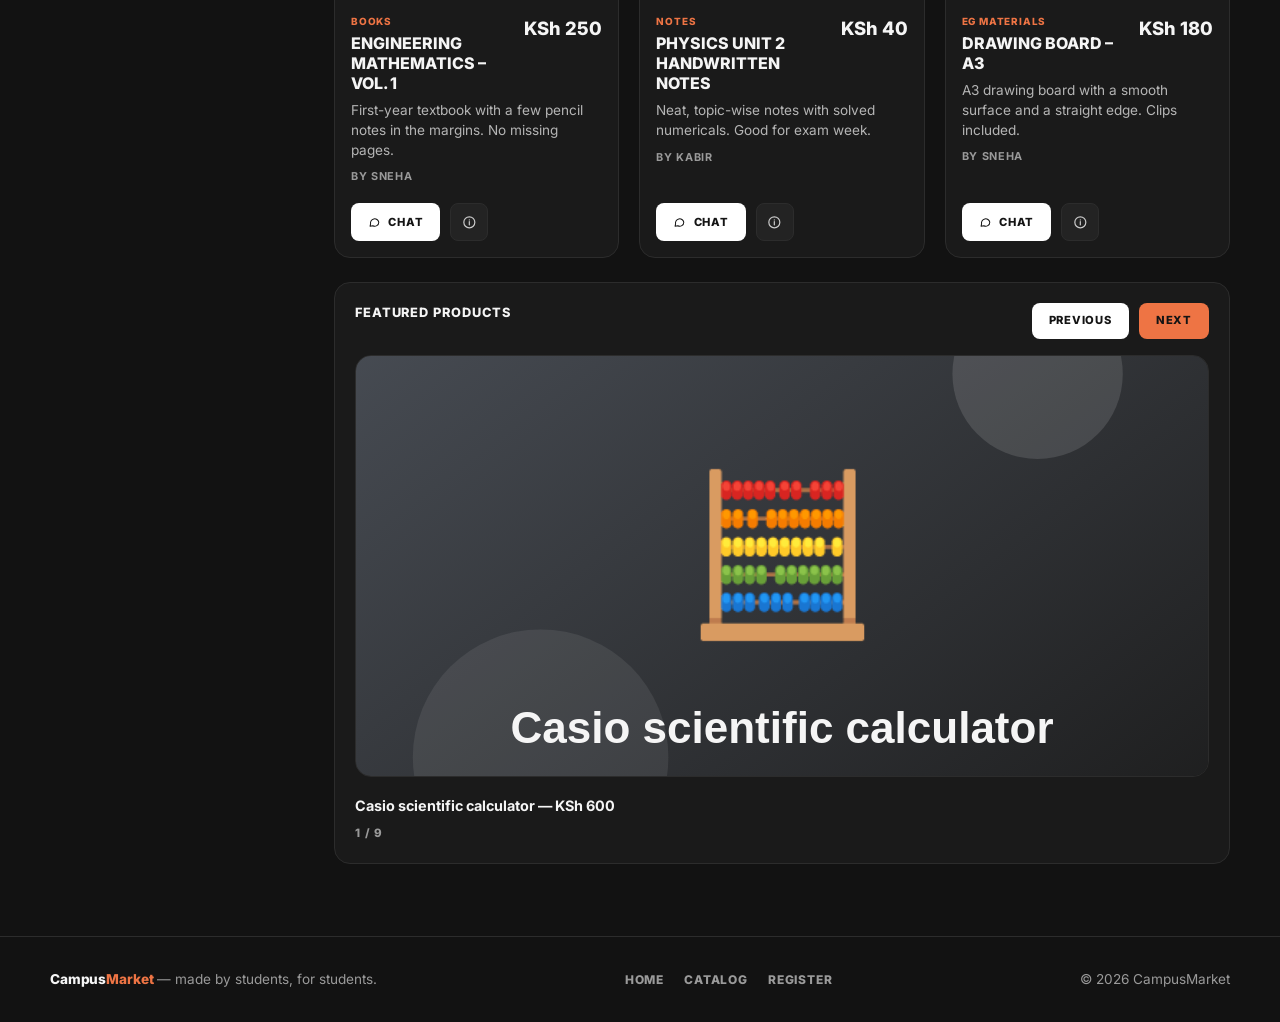
==== commit 4e9132d3: "Assignment 4: Weeks 1-4 integration" ====
--- a/catalog.html
+++ b/catalog.html
@@ -100,9 +100,8 @@
         <div class="product-grid">
 
           <!-- Card 1 -->
-          <article class="card" data-category="accessories">
+          <article class="card" data-product-id="calculator" data-category="accessories">
             <div class="card-media media-slate">
-              <!-- Swap the emoji for: <img src="images/calculator.jpg" alt="Casio scientific calculator"> -->
               <span class="ph" aria-hidden="true">🧮</span>
               <span class="badge">Good</span>
             </div>
@@ -120,6 +119,7 @@
                 <label for="quantity">Quantity</label>
                 <input id="quantity" type="number" min="1" value="1">
                 <p>Total: <strong id="quantity-total">KSh 600</strong></p>
+                <p class="field-message" id="quantity-message" aria-live="polite"></p>
               </div>
               <div class="card-actions">
                 <button class="btn btn-light btn-sm" type="button">
@@ -133,7 +133,7 @@
           </article>
 
           <!-- Card 2 -->
-          <article class="card" data-category="accessories">
+          <article class="card" data-product-id="lab-coat" data-category="accessories">
             <div class="card-media media-navy">
               <span class="ph" aria-hidden="true">🥼</span>
               <span class="badge">Good</span>
@@ -160,7 +160,7 @@
           </article>
 
           <!-- Card 3 -->
-          <article class="card" data-category="accessories eg">
+          <article class="card" data-product-id="roller-scale-15" data-category="accessories eg">
             <div class="card-media media-slate">
               <span class="ph" aria-hidden="true">📏</span>
               <span class="badge">Acceptable</span>
@@ -187,7 +187,7 @@
           </article>
 
           <!-- Card 4 -->
-          <article class="card" data-category="accessories eg">
+          <article class="card" data-product-id="engineering-graphics-kit" data-category="accessories eg">
             <div class="card-media media-warm">
               <span class="ph" aria-hidden="true">📐</span>
               <span class="badge">New</span>
@@ -214,7 +214,7 @@
           </article>
 
           <!-- Card 5 -->
-          <article class="card" data-category="accessories eg">
+          <article class="card" data-product-id="maped-rounder" data-category="accessories eg">
             <div class="card-media media-olive">
               <span class="ph" aria-hidden="true">🧭</span>
               <span class="badge">Good</span>
@@ -241,7 +241,7 @@
           </article>
 
           <!-- Card 6 -->
-          <article class="card" data-category="accessories eg">
+          <article class="card" data-product-id="roller-scale-30" data-category="accessories eg">
             <div class="card-media media-slate">
               <span class="ph" aria-hidden="true">📏</span>
               <span class="badge">Like new</span>
@@ -268,7 +268,7 @@
           </article>
 
           <!-- Card 7 -->
-          <article class="card" data-category="books">
+          <article class="card" data-product-id="engineering-maths" data-category="books">
             <div class="card-media media-warm">
               <span class="ph" aria-hidden="true">📘</span>
               <span class="badge">Good</span>
@@ -295,7 +295,7 @@
           </article>
 
           <!-- Card 8 -->
-          <article class="card" data-category="notes">
+          <article class="card" data-product-id="physics-notes" data-category="notes">
             <div class="card-media media-navy">
               <span class="ph" aria-hidden="true">📝</span>
               <span class="badge">Like new</span>
@@ -322,7 +322,7 @@
           </article>
 
           <!-- Card 9 -->
-          <article class="card" data-category="eg">
+          <article class="card" data-product-id="drawing-board" data-category="eg">
             <div class="card-media media-olive">
               <span class="ph" aria-hidden="true">📋</span>
               <span class="badge">Good</span>
@@ -349,6 +349,21 @@
           </article>
 
         </div>
+
+        <section class="gallery-panel panel" id="gallery-panel" aria-labelledby="gallery-title">
+          <div class="gallery-header">
+            <h2 class="panel-title" id="gallery-title">Featured products</h2>
+            <div class="gallery-controls">
+              <button id="gallery-prev" class="btn btn-light btn-sm" type="button">Previous</button>
+              <button id="gallery-next" class="btn btn-accent btn-sm" type="button">Next</button>
+            </div>
+          </div>
+          <div class="gallery-stage">
+            <img id="gallery-image" src="" alt="Featured CampusMarket product image">
+          </div>
+          <p id="gallery-caption" class="gallery-caption"></p>
+          <p id="gallery-status" class="gallery-status" aria-live="polite"></p>
+        </section>
 
         <div class="empty" id="empty" hidden>
           <strong>No products found</strong>
--- a/styles.css
+++ b/styles.css
@@ -527,7 +527,15 @@
 .form-message {
   min-height: 24px;
   margin-block: 20px;
+  opacity: 0;
+  transform: translateY(6px);
   font-weight: 700;
+  transition: opacity 0.25s ease, transform 0.25s ease;
+}
+
+.form-message.is-visible {
+  opacity: 1;
+  transform: translateY(0);
 }
 
 .form-message--error {
@@ -540,6 +548,25 @@
 
 .register-form .btn {
   width: 100%;
+}
+
+.register-form.success-animation {
+  animation: successPulse 0.65s ease;
+}
+
+@keyframes successPulse {
+  0% {
+    transform: scale(1);
+    box-shadow: 0 0 0 rgba(238, 116, 68, 0);
+  }
+  40% {
+    transform: scale(1.01);
+    box-shadow: 0 0 22px rgba(238, 116, 68, 0.4);
+  }
+  100% {
+    transform: scale(1);
+    box-shadow: 0 0 0 rgba(238, 116, 68, 0);
+  }
 }
 
 .quantity-control {
@@ -751,6 +778,74 @@
   color: var(--text);
 }
 
+.gallery-panel {
+  margin-top: 24px;
+}
+
+.gallery-header {
+  display: flex;
+  align-items: center;
+  justify-content: space-between;
+  gap: 12px;
+  margin-bottom: 16px;
+}
+
+.gallery-controls {
+  display: flex;
+  gap: 10px;
+}
+
+.gallery-stage {
+  display: flex;
+  justify-content: center;
+  align-items: center;
+  min-height: 260px;
+  border: 1px solid var(--border);
+  border-radius: var(--radius-lg);
+  background: linear-gradient(135deg, #272727, #141414);
+  overflow: hidden;
+}
+
+#gallery-image {
+  width: 100%;
+  max-height: 420px;
+  object-fit: cover;
+  display: block;
+}
+
+.gallery-caption {
+  margin-top: 18px;
+  font-size: 0.9rem;
+  font-weight: 700;
+  color: var(--text);
+}
+
+.gallery-status {
+  margin-top: 8px;
+  color: var(--muted);
+  font-size: 0.72rem;
+  font-weight: 800;
+  letter-spacing: 0.07em;
+  text-transform: uppercase;
+}
+
+.field-message {
+  grid-column: 1 / -1;
+  min-height: 18px;
+  margin: 0;
+  color: #ff9b7a;
+  font-size: 0.72rem;
+  font-weight: 700;
+  opacity: 0;
+  transform: translateY(4px);
+  transition: opacity 0.2s ease, transform 0.2s ease;
+}
+
+.field-message.is-visible {
+  opacity: 1;
+  transform: translateY(0);
+}
+
 /* 8. Product cards --------------------------------------------------------- */
 .product-grid {
   display: grid;
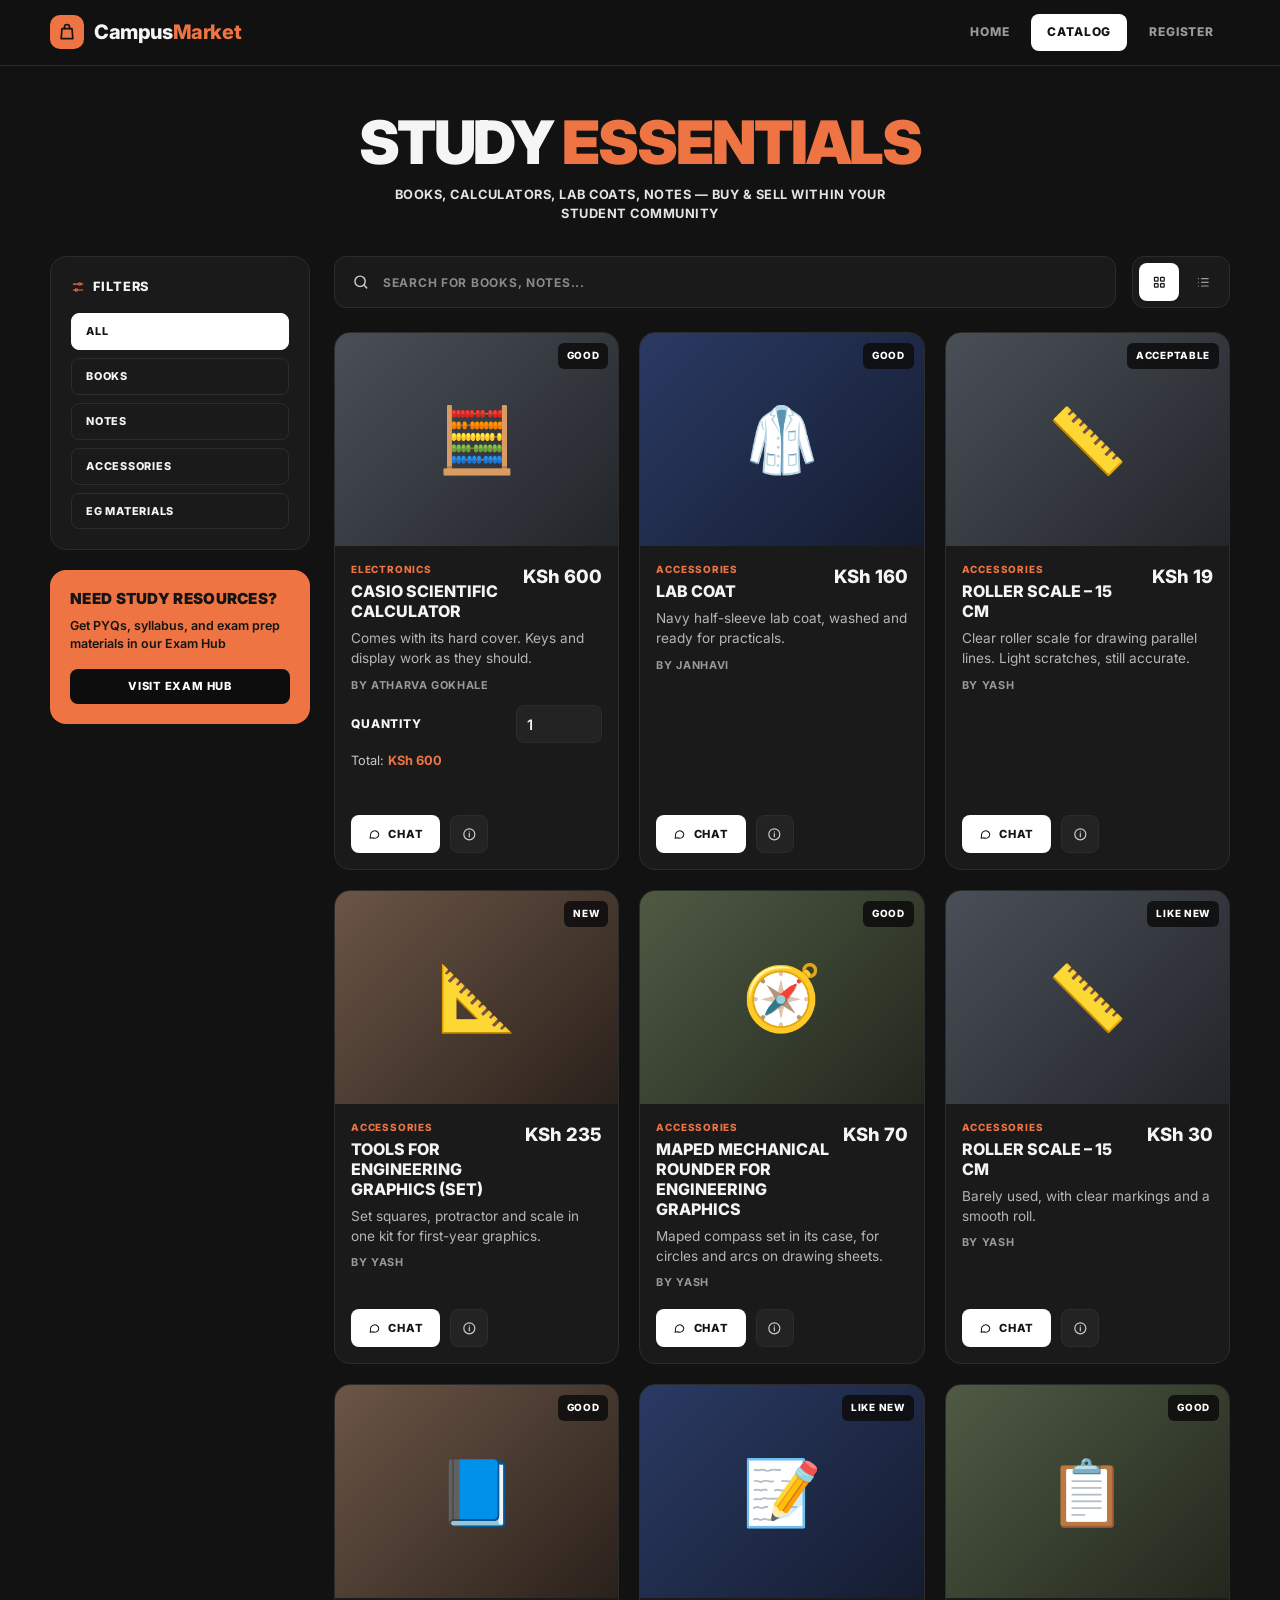
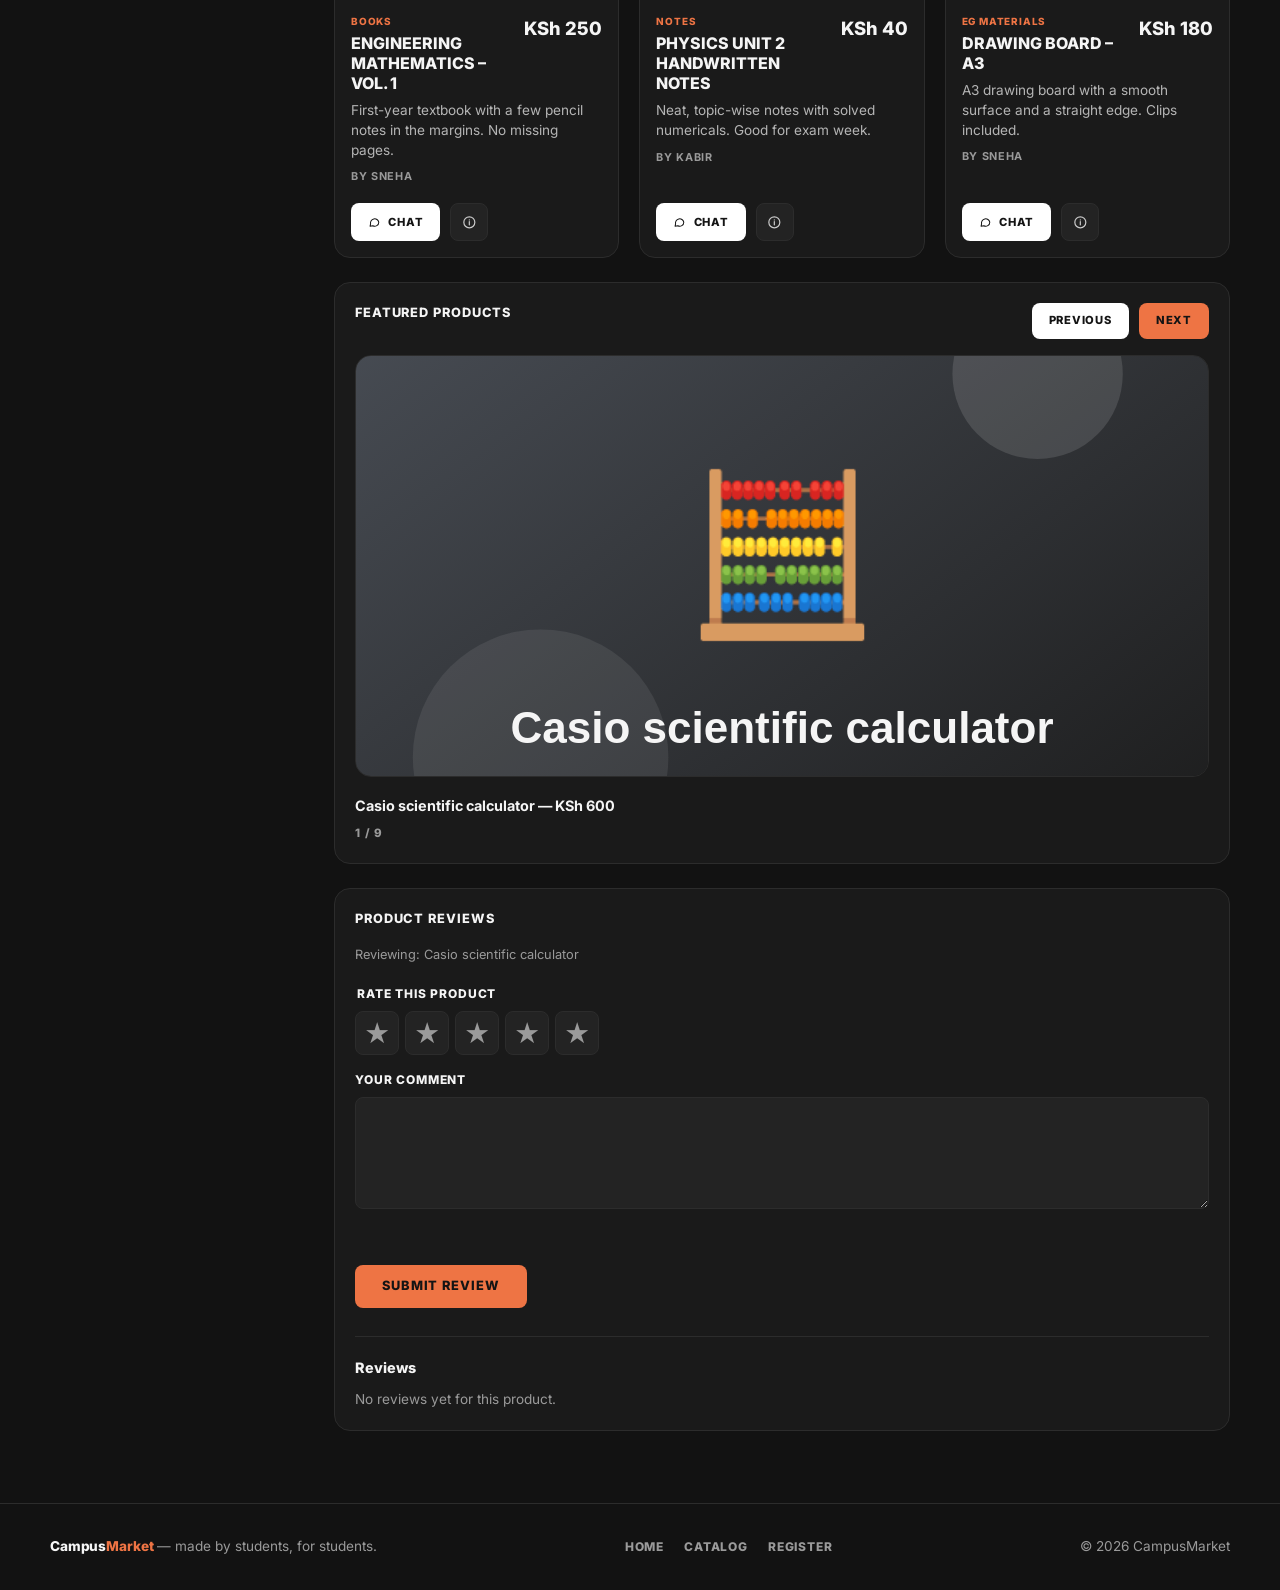
==== commit 8b89b265: "Adding star rating and review feature" ====
--- a/catalog.html
+++ b/catalog.html
@@ -365,6 +365,42 @@
           <p id="gallery-status" class="gallery-status" aria-live="polite"></p>
         </section>
 
+        <section class="review-panel panel" aria-labelledby="review-title">
+          <div class="review-header">
+            <div>
+              <h2 class="panel-title" id="review-title">Product reviews</h2>
+              <p class="review-product-context" id="review-product-context" aria-live="polite"></p>
+            </div>
+          </div>
+
+          <form class="review-form" id="review-form" novalidate>
+            <fieldset class="rating-fieldset">
+              <legend>Rate this product</legend>
+              <div class="rating-controls" role="group" aria-label="Rate this product">
+                <button class="rating-star" type="button" data-rating="1" aria-label="1 star" aria-pressed="false">★</button>
+                <button class="rating-star" type="button" data-rating="2" aria-label="2 stars" aria-pressed="false">★</button>
+                <button class="rating-star" type="button" data-rating="3" aria-label="3 stars" aria-pressed="false">★</button>
+                <button class="rating-star" type="button" data-rating="4" aria-label="4 stars" aria-pressed="false">★</button>
+                <button class="rating-star" type="button" data-rating="5" aria-label="5 stars" aria-pressed="false">★</button>
+              </div>
+            </fieldset>
+
+            <div class="form-field">
+              <label for="review-comment">Your comment</label>
+              <textarea id="review-comment" name="comment" rows="4" required></textarea>
+            </div>
+
+            <p class="form-message review-message" id="review-message" role="status" aria-live="polite"></p>
+            <button class="btn btn-accent" type="submit">Submit Review</button>
+          </form>
+
+          <section class="reviews-listing" aria-labelledby="reviews-list-title">
+            <h3 class="reviews-list-title" id="reviews-list-title">Reviews</h3>
+            <p class="reviews-empty" id="reviews-empty">No reviews yet for this product.</p>
+            <ul class="review-list" id="review-list" aria-live="polite"></ul>
+          </section>
+        </section>
+
         <div class="empty" id="empty" hidden>
           <strong>No products found</strong>
           Try a different search term or category.
--- a/styles.css
+++ b/styles.css
@@ -829,6 +829,149 @@
   text-transform: uppercase;
 }
 
+.review-panel {
+  margin-top: 24px;
+}
+
+.review-product-context {
+  margin-top: 6px;
+  color: var(--muted);
+  font-size: 0.8rem;
+}
+
+.review-form {
+  display: grid;
+  gap: 16px;
+  margin-top: 20px;
+}
+
+.rating-fieldset {
+  min-width: 0;
+  margin: 0;
+  padding: 0;
+  border: 0;
+}
+
+.rating-fieldset legend {
+  margin-bottom: 8px;
+  font-size: 0.75rem;
+  font-weight: 800;
+  letter-spacing: 0.07em;
+  text-transform: uppercase;
+}
+
+.rating-controls {
+  display: flex;
+  flex-wrap: wrap;
+  gap: 6px;
+}
+
+.rating-star {
+  width: 44px;
+  height: 44px;
+  border: 1px solid var(--border);
+  border-radius: var(--radius-sm);
+  background: var(--surface-2);
+  color: var(--muted);
+  font: 700 1.6rem/1 var(--font);
+  cursor: pointer;
+  transition: color 0.15s, border-color 0.15s, background-color 0.15s;
+}
+
+.rating-star:hover,
+.rating-star.is-selected {
+  border-color: var(--accent);
+  color: var(--accent);
+}
+
+.rating-star:disabled {
+  cursor: not-allowed;
+  opacity: 0.55;
+}
+
+.review-form .form-field textarea {
+  width: 100%;
+  min-height: 112px;
+  padding: 12px 14px;
+  border: 1px solid var(--border);
+  border-radius: var(--radius-sm);
+  background: var(--surface-2);
+  color: var(--text);
+  font: 600 0.9rem/1.5 var(--font);
+  resize: vertical;
+}
+
+.review-form .form-field textarea:focus-visible {
+  border-color: var(--accent);
+}
+
+.review-form .form-field textarea:disabled {
+  cursor: not-allowed;
+  opacity: 0.6;
+}
+
+.review-form .review-message {
+  margin-block: 0;
+}
+
+.review-form [type="submit"] {
+  justify-self: start;
+}
+
+.reviews-listing {
+  margin-top: 28px;
+  padding-top: 20px;
+  border-top: 1px solid var(--border);
+}
+
+.reviews-list-title {
+  margin-bottom: 10px;
+  font-size: 0.9rem;
+  font-weight: 800;
+}
+
+.reviews-empty {
+  color: var(--muted);
+  font-size: 0.85rem;
+}
+
+.review-list {
+  margin: 0;
+  padding: 0;
+  list-style: none;
+}
+
+.review-entry {
+  padding: 14px 0;
+  border-top: 1px solid var(--border);
+  animation: reviewAppear 0.3s ease both;
+}
+
+.review-stars {
+  color: var(--accent);
+  font-size: 1.05rem;
+  line-height: 1.2;
+}
+
+.review-comment-text {
+  margin-top: 6px;
+  color: var(--text-soft);
+  font-size: 0.9rem;
+  white-space: pre-wrap;
+  overflow-wrap: anywhere;
+}
+
+@keyframes reviewAppear {
+  from {
+    opacity: 0;
+    transform: translateY(6px);
+  }
+  to {
+    opacity: 1;
+    transform: translateY(0);
+  }
+}
+
 .field-message {
   grid-column: 1 / -1;
   min-height: 18px;
